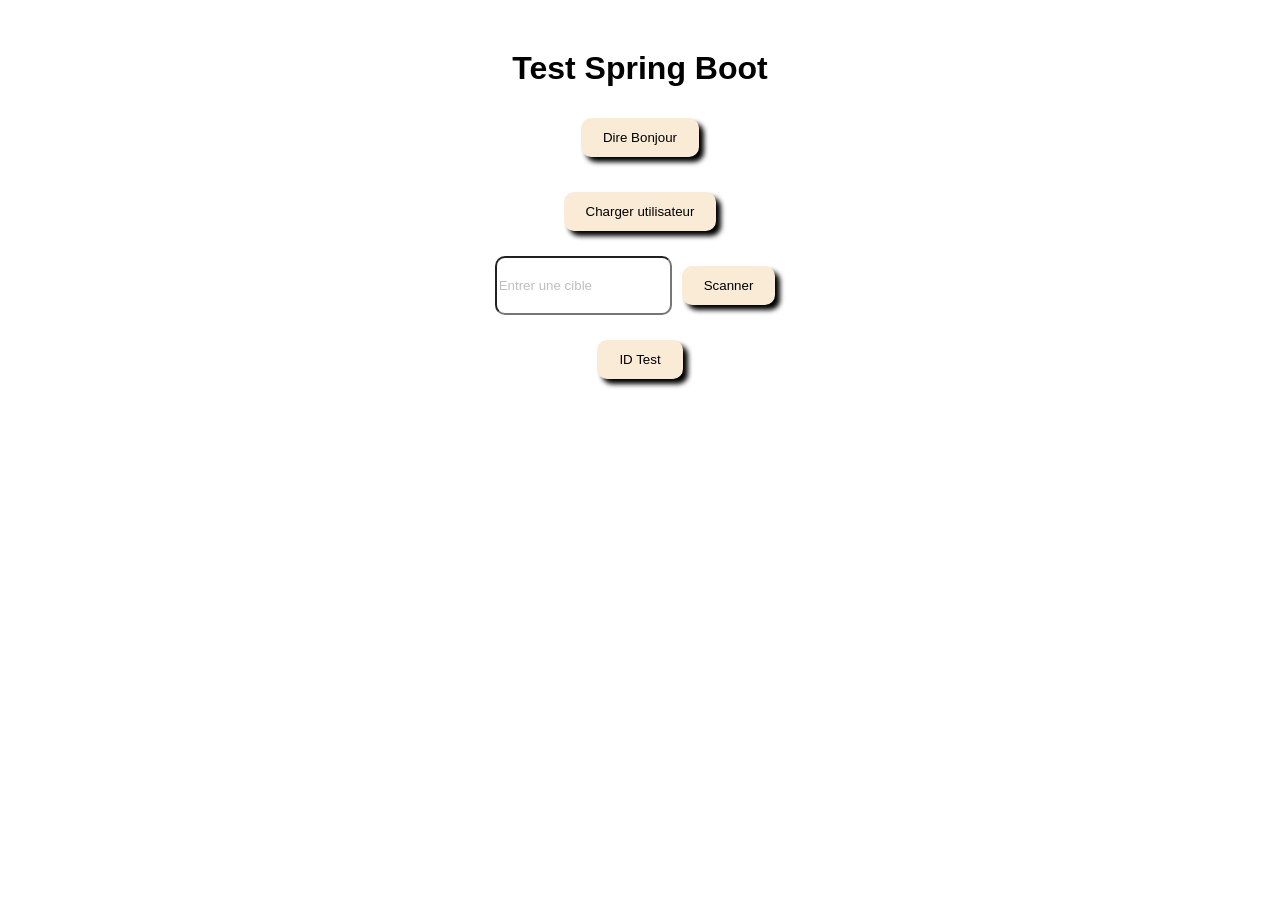
==== src/main/resources/static/index.html @ feb105ab "Initializing the repo and some tests" ====
<!DOCTYPE html>
<html>
<head>
    <title>Mon Test</title>
    <link type="text/css" rel="stylesheet" href="style.css">
</head>
<body>

    <h1>Test Spring Boot</h1>

    <div class="container">
        <button id="btnBonjour">
            Dire Bonjour
        </button>
        <p id="result"></p>
    </div>

    <div class="container">
        <button id="userBtn">
            Charger utilisateur
        </button>
        <p id="userResult"></p>
    </div>

    <div class="container">
        <input id="target" placeholder="Entrer une cible">
    
        <button id="scanBtn">
            Scanner
        </button>
        <p id="scanResult"></p>
    </div>

    <div class="container">    
        <button id="idBtn">
            ID Test
        </button>
        <p id="idResult"></p>
    </div>

    <script src="script.js"></script>

</body>
</html>
---- src/main/resources/static/style.css ----
body {
    font-family: Arial;
    text-align: center;
    margin-top: 50px;
    box-sizing: border-box;
}

.container {
    display: flex;
    justify-content: center;

    margin: 15px;
}

button {
    padding: 10px 20px;
    margin: 10px;

    border-radius: 10px;
    border: solid 2px antiquewhite;
    box-shadow: 5px 5px 5px black;
    background-color: antiquewhite;
    transition: 0.3s;
}

button:hover {
    background-color: rgb(223, 176, 114);
    border: solid 2px rgb(223, 176, 114);
    cursor: pointer;

    transform: scale(1.1);
}

input {
    border-radius: 10px;
}

input::placeholder {
    color: rgb(128, 128, 128, 0.50);
}
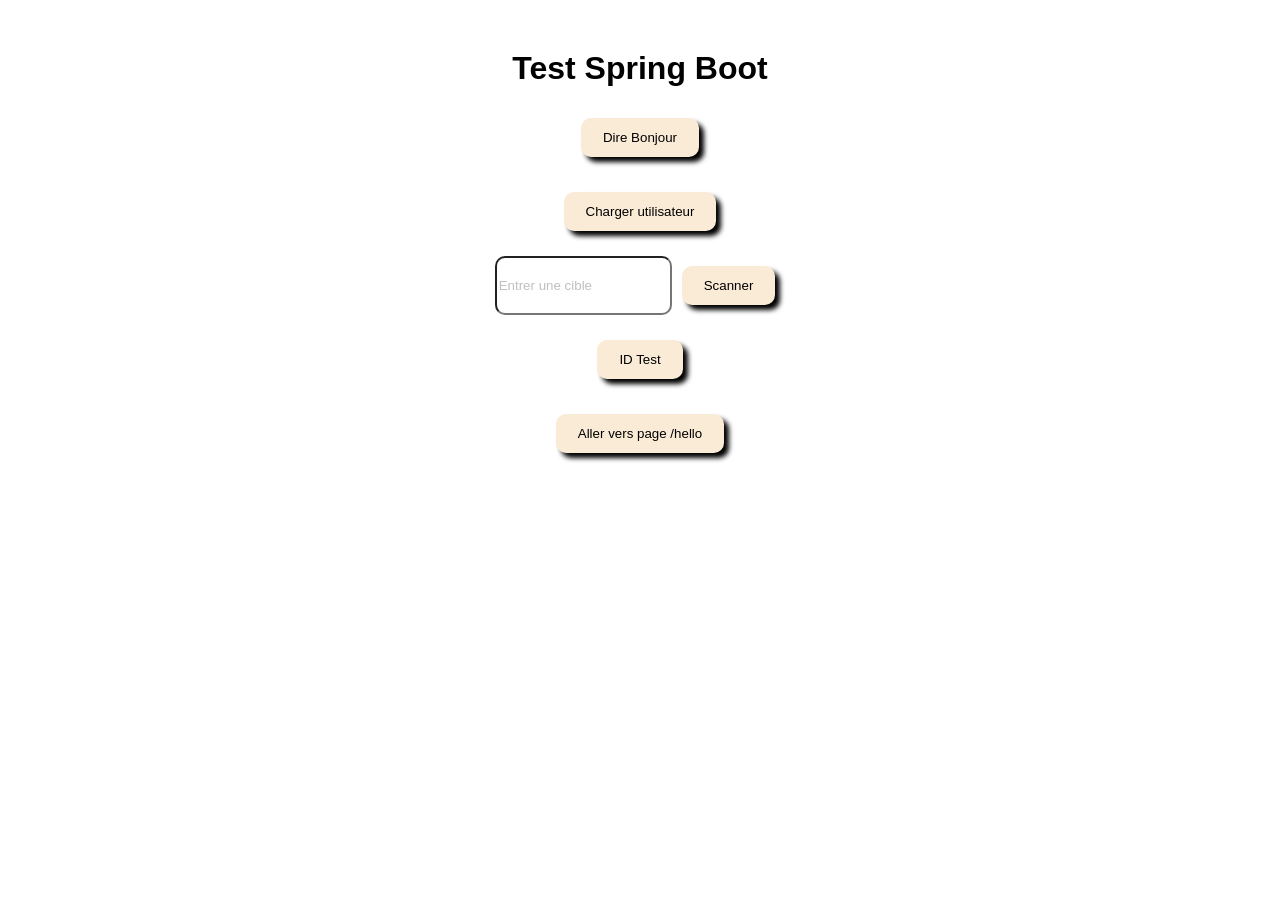
==== commit 95f0f64d: "Ajout de RequestMapping pour les api" ====
--- a/src/main/resources/static/index.html
+++ b/src/main/resources/static/index.html
@@ -38,6 +38,10 @@
         <p id="idResult"></p>
     </div>
 
+    <div class="container">
+        <a href="/api/hello"><button>Aller vers page /hello</button></a>
+    </div>
+
     <script src="script.js"></script>
 
 </body>
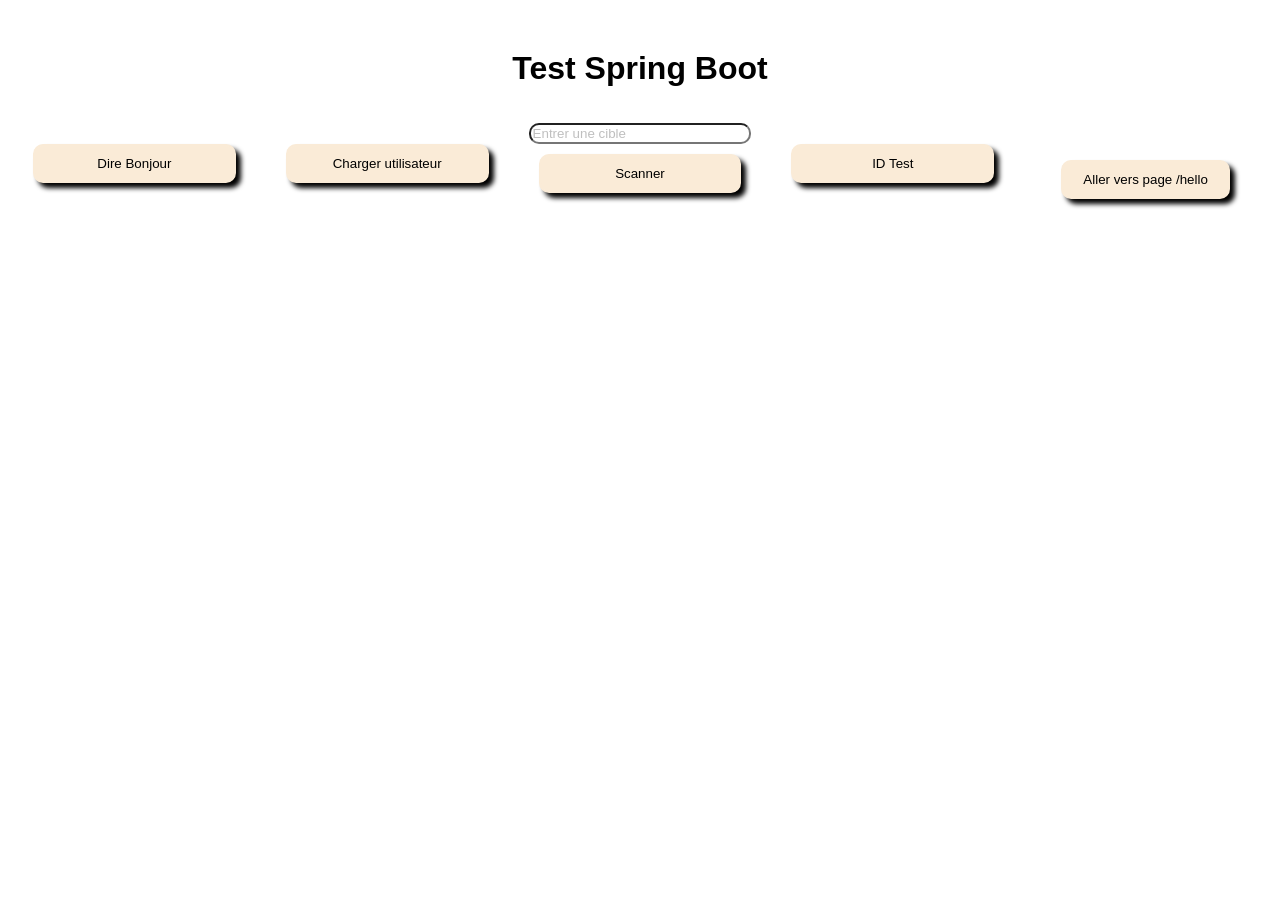
==== commit aa7ad1b5: "Update" ====
--- a/src/main/resources/static/index.html
+++ b/src/main/resources/static/index.html
@@ -8,39 +8,41 @@
 
     <h1>Test Spring Boot</h1>
 
-    <div class="container">
-        <button id="btnBonjour">
-            Dire Bonjour
-        </button>
-        <p id="result"></p>
-    </div>
+    <section class="hero">
+        <div class="container">
+            <button id="btnBonjour">
+                Dire Bonjour
+            </button>
+            <p id="result"></p>
+        </div>
 
-    <div class="container">
-        <button id="userBtn">
-            Charger utilisateur
-        </button>
-        <p id="userResult"></p>
-    </div>
+        <div class="container">
+            <button id="userBtn">
+                Charger utilisateur
+            </button>
+            <p id="userResult"></p>
+        </div>
 
-    <div class="container">
-        <input id="target" placeholder="Entrer une cible">
-    
-        <button id="scanBtn">
-            Scanner
-        </button>
-        <p id="scanResult"></p>
-    </div>
+        <div class="container">
+            <input id="target" placeholder="Entrer une cible">
+        
+            <button id="scanBtn">
+                Scanner
+            </button>
+            <p id="scanResult"></p>
+        </div>
 
-    <div class="container">    
-        <button id="idBtn">
-            ID Test
-        </button>
-        <p id="idResult"></p>
-    </div>
+        <div class="container">    
+            <button id="idBtn">
+                ID Test
+            </button>
+            <p id="idResult"></p>
+        </div>
 
-    <div class="container">
-        <a href="/api/hello"><button>Aller vers page /hello</button></a>
-    </div>
+        <div class="container">
+            <a href="/api/hello"><button>Aller vers page /hello</button></a>
+        </div>
+    </section>
 
     <script src="script.js"></script>
 
--- a/src/main/resources/static/style.css
+++ b/src/main/resources/static/style.css
@@ -5,9 +5,17 @@
     box-sizing: border-box;
 }
 
+.hero {
+    display: flex;
+    justify-content: space-between;
+    align-items: center;
+}
 .container {
     display: flex;
+    flex-direction: column;
     justify-content: center;
+
+    flex: 1;
 
     margin: 15px;
 }
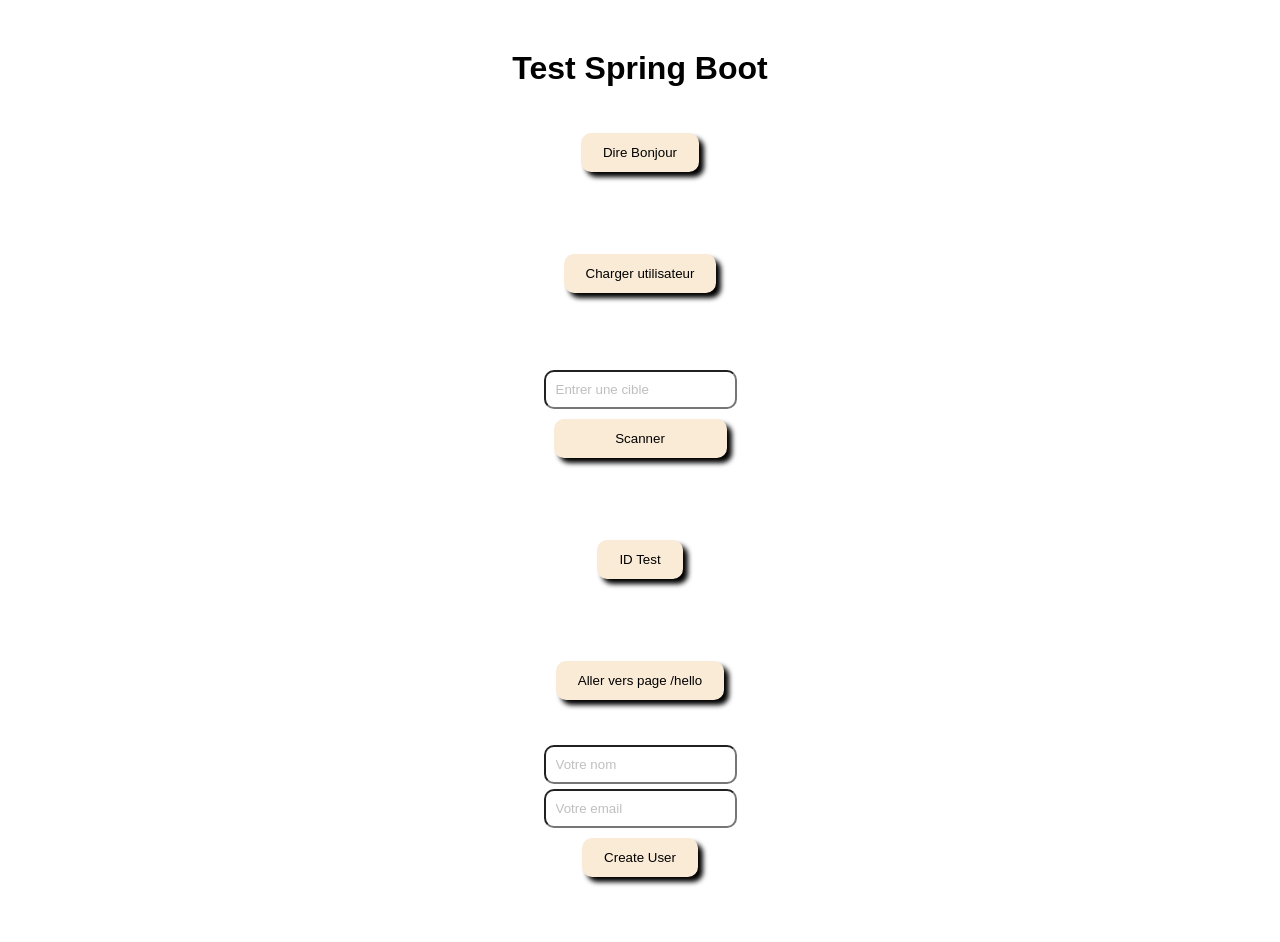
==== commit f5384b00: "Gestion et insertion en base de données" ====
--- a/src/main/resources/static/index.html
+++ b/src/main/resources/static/index.html
@@ -42,6 +42,16 @@
         <div class="container">
             <a href="/api/hello"><button>Aller vers page /hello</button></a>
         </div>
+
+        <div class="container">    
+            <form id="createUserFrom">
+                <input  type="text"  name="nom"   required placeholder="Votre nom">
+                <input  type="email" name="email" required placeholder="Votre email">
+                <button type="submit" id="createUserBtn">Create User</button>
+            </form>
+
+            <p id="createUserResult"></p>
+        </div>
     </section>
 
     <script src="script.js"></script>
--- a/src/main/resources/static/style.css
+++ b/src/main/resources/static/style.css
@@ -7,6 +7,7 @@
 
 .hero {
     display: flex;
+    flex-direction: column;
     justify-content: space-between;
     align-items: center;
 }
@@ -17,6 +18,7 @@
 
     flex: 1;
 
+    max-width: 200px;
     margin: 15px;
 }
 
@@ -41,6 +43,9 @@
 
 input {
     border-radius: 10px;
+
+    padding: 10px;
+    margin-top: 5px;
 }
 
 input::placeholder {
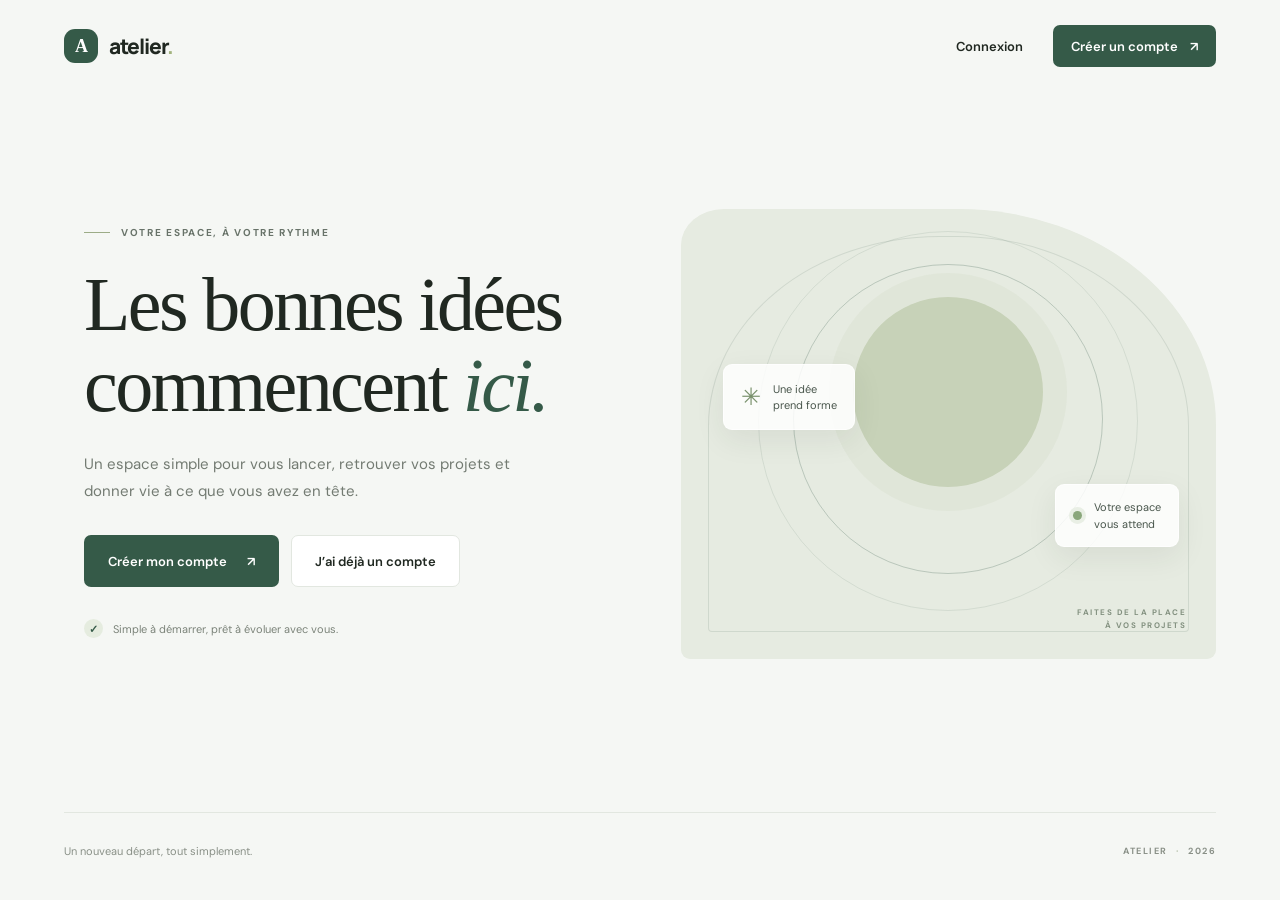
==== commit 60614632: "Adding front end with updates of views in html and css" ====
--- a/src/main/resources/static/index.html
+++ b/src/main/resources/static/index.html
@@ -1,60 +1,75 @@
 <!DOCTYPE html>
-<html>
+<html lang="fr">
 <head>
-    <title>Mon Test</title>
-    <link type="text/css" rel="stylesheet" href="style.css">
+    <meta charset="UTF-8">
+    <meta name="viewport" content="width=device-width, initial-scale=1.0">
+    <meta name="theme-color" content="#f5f7f4">
+    <title>Accueil | Atelier</title>
+    <link rel="stylesheet" href="css/style.css">
 </head>
-<body>
 
-    <h1>Test Spring Boot</h1>
+<body class="landing-page">
+    <header class="site-header">
+        <a class="brand" href="index.html" aria-label="Atelier, accueil">
+            <span class="brand-mark" aria-hidden="true">A</span>
+            <span>atelier<span class="brand-dot">.</span></span>
+        </a>
+        <nav class="header-nav" aria-label="Navigation principale">
+            <a class="nav-link" href="login.html">Connexion</a>
+            <a class="button button-small button-dark" href="register.html">
+                Créer un compte <span aria-hidden="true">↗</span>
+            </a>
+        </nav>
+    </header>
 
-    <section class="hero">
-        <div class="container">
-            <button id="btnBonjour">
-                Dire Bonjour
-            </button>
-            <p id="result"></p>
-        </div>
+    <main class="hero-wrap">
+        <section class="hero-copy" aria-labelledby="hero-title">
+            <p class="eyebrow">
+                <span class="eyebrow-line"></span>
+                VOTRE ESPACE, À VOTRE RYTHME
+            </p>
+            <h1 id="hero-title">
+                Les bonnes idées
+                <br>
+                commencent <span>ici.</span>
+            </h1>
+            <p class="hero-description">
+                Un espace simple pour vous lancer, retrouver vos projets et donner vie à ce que vous avez en tête.
+            </p>
+            <div class="hero-actions">
+                <a class="button button-dark" href="register.html">
+                    Créer mon compte <span aria-hidden="true">↗</span>
+                </a>
+                <a class="button button-light" href="login.html">
+                    J’ai déjà un compte
+                </a>
+            </div>
+            <div class="hero-note">
+                <span class="note-check" aria-hidden="true">✓</span>
+                Simple à démarrer, prêt à évoluer avec vous.
+            </div>
+        </section>
 
-        <div class="container">
-            <button id="userBtn">
-                Charger utilisateur
-            </button>
-            <p id="userResult"></p>
-        </div>
+        <aside class="hero-art" aria-label="Illustration abstraite">
+            <div class="art-orbit orbit-one"></div>
+            <div class="art-orbit orbit-two"></div>
+            <div class="art-sun"></div>
+            <div class="art-card card-top">
+                <span class="card-icon">✳</span>
+                <span>Une idée<br>prend forme</span>
+            </div>
+            <div class="art-card card-bottom">
+                <span class="status-dot"></span>
+                <span>Votre espace<br>vous attend</span>
+            </div>
+            <div class="art-caption">FAITES DE LA PLACE<br>À VOS PROJETS</div>
+        </aside>
+    </main>
 
-        <div class="container">
-            <input id="target" placeholder="Entrer une cible">
-        
-            <button id="scanBtn">
-                Scanner
-            </button>
-            <p id="scanResult"></p>
-        </div>
+    <footer class="site-footer">
+        <span>Un nouveau départ, tout simplement.</span>
+        <span class="footer-right">ATELIER <span aria-hidden="true">·</span> 2026</span>
+    </footer>
+</body>
 
-        <div class="container">    
-            <button id="idBtn">
-                ID Test
-            </button>
-            <p id="idResult"></p>
-        </div>
-
-        <div class="container">
-            <a href="/api/hello"><button>Aller vers page /hello</button></a>
-        </div>
-
-        <div class="container">    
-            <form id="createUserFrom">
-                <input  type="text"  name="nom"   required placeholder="Votre nom">
-                <input  type="email" name="email" required placeholder="Votre email">
-                <button type="submit" id="createUserBtn">Create User</button>
-            </form>
-
-            <p id="createUserResult"></p>
-        </div>
-    </section>
-
-    <script src="script.js"></script>
-
-</body>
-</html>+</html>
--- a/src/main/resources/static/css/style.css
+++ b/src/main/resources/static/css/style.css
@@ -0,0 +1,539 @@
+﻿@import url('https://fonts.googleapis.com/css2?family=DM+Sans:wght@400;500;600;700&family=Manrope:wght@400;500;600;700;800&display=swap');
+
+* {
+    box-sizing: border-box;
+}
+
+html {
+    min-width: 320px;
+}
+
+body {
+    min-height: 100vh;
+    margin: 0;
+    background: #f5f7f4;
+    color: #202821;
+    font-family: 'DM Sans', Arial, sans-serif;
+}
+
+a {
+    color: inherit;
+}
+
+.site-header, .site-footer {
+    width: 90%;
+    max-width: 1180px;
+    margin-inline: auto;
+}
+
+.site-header {
+    height: 92px;
+    display: flex;
+    align-items: center;
+    justify-content: space-between;
+}
+
+.brand {
+    display: inline-flex;
+    align-items: center;
+    gap: 11px;
+    text-decoration: none;
+    font: 800 21px 'Manrope', sans-serif;
+    letter-spacing: -1px;
+}
+
+.brand-mark {
+    display: grid;
+    place-items: center;
+    width: 34px;
+    height: 34px;
+    border-radius: 11px;
+    background: #355a48;
+    color: white;
+    font: 700 18px Georgia, 'Times New Roman', serif;
+}
+
+.brand-dot {
+    color: #a2b37d;
+}
+
+.header-nav {
+    display: flex;
+    align-items: center;
+    gap: 30px;
+}
+
+.nav-link {
+    color: #202821;
+    font-size: 13px;
+    font-weight: 600;
+    text-decoration: none;
+}
+
+.nav-link:hover, .auth-switch a:hover, .auth-footer a:hover {
+    color: #355a48;
+}
+
+.button {
+    min-height: 52px;
+    padding: 0 23px;
+    display: inline-flex;
+    align-items: center;
+    justify-content: center;
+    gap: 20px;
+    border: 1px solid transparent;
+    border-radius: 7px;
+    text-decoration: none;
+    font: 600 13px 'DM Sans', sans-serif;
+    cursor: pointer;
+    transition: background .18s ease, transform .18s ease;
+}
+
+.button:hover {
+    transform: translateY(-1px);
+}
+
+.button-dark {
+    background: #355a48;
+    color: #fff;
+}
+
+.button-dark:hover {
+    background: #294838;
+}
+
+.button-small {
+    min-height: 42px;
+    padding-inline: 17px;
+    gap: 12px;
+}
+
+.button-light {
+    background: #fff;
+    border-color: #e2e7e0;
+    color: #202821;
+}
+
+.button-light:hover {
+    background: #f0f3ef;
+}
+
+.button-full {
+    width: 100%;
+    margin-top: 4px;
+}
+
+.hero-wrap {
+    width: 90%;
+    max-width: 1180px;
+    min-height: 80vh;
+    margin: 0 auto;
+    display: grid;
+    grid-template-columns: 1.03fr .97fr;
+    align-items: center;
+    gap: 48px;
+    padding: 22px 0 58px;
+}
+
+.hero-copy {
+    padding: 26px 0 30px 20px;
+}
+
+.eyebrow {
+    display: flex;
+    align-items: center;
+    gap: 11px;
+    margin: 0 0 25px;
+    color: #687369;
+    font-size: 10px;
+    font-weight: 700;
+    letter-spacing: 1.7px;
+}
+
+.eyebrow-line {
+    width: 26px;
+    height: 1px;
+    background: #9cac87;
+}
+
+h1, h2, p {
+    margin-top: 0;
+}
+
+.hero-copy h1, .auth-intro h1 {
+    margin: 0;
+    font: 500 76px/1.07 Georgia, 'Times New Roman', serif;
+    letter-spacing: -2.6px;
+}
+
+.hero-copy h1 span, .auth-intro h1 span {
+    color: #355a48;
+    font-style: italic;
+}
+
+.hero-description {
+    max-width: 440px;
+    margin: 25px 0 30px;
+    color: #737b72;
+    font-size: 15px;
+    line-height: 1.8;
+}
+
+.hero-actions {
+    display: flex;
+    flex-wrap: wrap;
+    gap: 12px;
+}
+
+.hero-note {
+    display: flex;
+    align-items: center;
+    gap: 10px;
+    margin-top: 32px;
+    color: #7b8379;
+    font-size: 11px;
+}
+
+.note-check {
+    width: 19px;
+    height: 19px;
+    display: grid;
+    place-items: center;
+    border-radius: 50%;
+    background: #e5ecdf;
+    color: #355a48;
+    font-size: 11px;
+    font-weight: 700;
+}
+
+.hero-art {
+    position: relative;
+    min-height: 450px;
+    overflow: hidden;
+    border-radius: 8% 48% 9px 9px;
+    background: #e6ebe1;
+}
+
+.hero-art::before {
+    position: absolute;
+    inset: 27px;
+    border: 1px solid rgba(53, 90, 72, .13);
+    border-radius: 48% 48% 4px 4px;
+    content: '';
+}
+
+.art-sun {
+    position: absolute;
+    top: 88px;
+    left: 50%;
+    width: 190px;
+    height: 190px;
+    transform: translateX(-50%);
+    border-radius: 50%;
+    background: #c7d2b8;
+    box-shadow: 0 0 0 24px rgba(199, 210, 184, .2);
+}
+
+.art-orbit {
+    position: absolute;
+    top: 55px;
+    left: 50%;
+    width: 310px;
+    height: 310px;
+    transform: translateX(-50%);
+    border: 1px solid rgba(53, 90, 72, .25);
+    border-radius: 50%;
+}
+
+.orbit-two {
+    top: 22px;
+    width: 380px;
+    height: 380px;
+    border-color: rgba(53, 90, 72, .11);
+}
+
+.art-card {
+    position: absolute;
+    display: flex;
+    align-items: center;
+    gap: 12px;
+    padding: 14px 17px;
+    border: 1px solid rgba(255,255,255,.7);
+    border-radius: 9px;
+    background: rgba(255,255,255,.83);
+    box-shadow: 0 10px 30px rgba(40, 57, 43, .08);
+    color: #49564c;
+    font-size: 11px;
+    line-height: 1.5;
+}
+
+.card-top {
+    top: 155px;
+    left: 8%;
+}
+
+.card-bottom {
+    right: 7%;
+    bottom: 112px;
+}
+
+.card-icon {
+    color: #78906b;
+    font-size: 24px;
+}
+
+.status-dot {
+    width: 9px;
+    height: 9px;
+    border-radius: 50%;
+    background: #8aa77b;
+    box-shadow: 0 0 0 4px #e9efe5;
+}
+
+.art-caption {
+    position: absolute;
+    right: 30px;
+    bottom: 26px;
+    color: #82907f;
+    font-size: 8px;
+    font-weight: 700;
+    letter-spacing: 1.5px;
+    line-height: 1.7;
+    text-align: right;
+}
+
+.site-footer {
+    min-height: 76px;
+    display: flex;
+    align-items: center;
+    justify-content: space-between;
+    border-top: 1px solid #e2e7e0;
+    color: #899087;
+    font-size: 11px;
+}
+
+.footer-right {
+    font-size: 9px;
+    font-weight: 700;
+    letter-spacing: 1.5px;
+}
+
+.footer-right span {
+    padding-inline: 5px;
+    color: #abb69e;
+}
+
+.auth-page {
+    display: flex;
+    flex-direction: column;
+}
+
+.auth-header {
+    flex: 0 0 auto;
+}
+
+.auth-layout {
+    width: 90%;
+    max-width: 1080px;
+    flex: 1;
+    margin: 0 auto;
+    display: grid;
+    grid-template-columns: 1fr 430px;
+    align-items: center;
+    gap: 90px;
+    padding: 32px 0 62px;
+}
+
+.auth-intro {
+    position: relative;
+    align-self: center;
+    min-height: 400px;
+    padding-top: 30px;
+}
+
+.auth-intro h1 {
+    font-size: 62px;
+}
+
+.auth-intro > p:last-of-type {
+    max-width: 370px;
+    margin-top: 23px;
+    color: #737b72;
+    font-size: 14px;
+    line-height: 1.8;
+}
+
+.auth-decoration {
+    position: absolute;
+    left: 4px;
+    bottom: 8px;
+    width: 210px;
+    height: 92px;
+    border-bottom: 1px solid #d7dfd3;
+}
+
+.auth-decoration i, .auth-decoration b {
+    position: absolute;
+    bottom: 0;
+    display: block;
+    width: 1px;
+    height: 67px;
+    background: #d7dfd3;
+    transform: rotate(39deg);
+    transform-origin: bottom;
+}
+
+.auth-decoration b {
+    left: 42px;
+    height: 53px;
+    transform: rotate(-39deg);
+}
+
+.auth-decoration span {
+    position: absolute;
+    top: 4px;
+    left: 62px;
+    color: #9eaf8c;
+    font-size: 24px;
+}
+
+.auth-card {
+    padding: 38px 37px 28px;
+    border: 1px solid #e8ece6;
+    border-radius: 12px;
+    background: #fff;
+    box-shadow: 0 16px 45px rgba(39, 57, 43, .06);
+}
+
+.card-heading {
+    margin-bottom: 28px;
+}
+
+.card-kicker {
+    margin-bottom: 10px;
+    color: #85917e;
+    font-size: 9px;
+    font-weight: 700;
+    letter-spacing: 1.5px;
+}
+
+.auth-card h2 {
+    margin-bottom: 8px;
+    font: 500 31px Georgia, 'Times New Roman', serif;
+    letter-spacing: -.7px;
+}
+
+.subtitle {
+    margin: 0;
+    color: #737b72;
+    font-size: 12px;
+    line-height: 1.6;
+}
+
+.form-group {
+    display: flex;
+    flex-direction: column;
+    gap: 8px;
+    margin-bottom: 18px;
+}
+
+.form-group label {
+    color: #38433a;
+    font-size: 11px;
+    font-weight: 600;
+}
+
+.form-group input {
+    width: 100%;
+    height: 47px;
+    padding: 0 13px;
+    border: 1px solid #dfe5dd;
+    border-radius: 6px;
+    outline: none;
+    background: #fff;
+    color: #202821;
+    font: 12px 'DM Sans', sans-serif;
+    transition: border-color .15s, box-shadow .15s;
+}
+
+.form-group input::placeholder {
+    color: #a1a89e;
+}
+
+.form-group input:focus {
+    border-color: #74917b;
+    box-shadow: 0 0 0 3px rgba(53, 90, 72, .1);
+}
+
+.auth-switch {
+    margin: 23px 0 0;
+    color: #858c83;
+    font-size: 11px;
+    text-align: center;
+}
+
+.auth-switch a {
+    margin-left: 3px;
+    color: #355a48;
+    font-weight: 700;
+    text-decoration: none;
+}
+
+.form-result {
+    color: #355a48;
+    font-size: 12px;
+}
+
+.auth-footer {
+    min-height: 65px;
+}
+
+.auth-footer a {
+    color: #7a8378;
+    font-size: 11px;
+    text-decoration: none;
+}
+
+@media (max-width: 850px) {
+    .site-header, .site-footer, .hero-wrap, .auth-layout {
+        width: 90%;
+    }
+
+    .hero-wrap, .auth-layout {
+        grid-template-columns: 1fr;
+    }
+
+    .hero-wrap { gap: 24px; padding-top: 38px; }
+    .hero-copy { padding-left: 0; }
+    .hero-copy h1 { font-size: 72px; }
+    .hero-art { min-height: 390px; }
+    .auth-layout { max-width: 620px; gap: 26px; padding-top: 26px; }
+    .auth-intro { min-height: 0; padding-top: 15px; }
+    .auth-intro h1 { font-size: 58px; }
+    .auth-decoration { display: none; }
+    .auth-card { width: 100%; }
+}
+
+@media (max-width: 520px) {
+    .site-header, .site-footer, .hero-wrap, .auth-layout { width: 92%; }
+    .site-header { height: 74px; }
+    .header-nav { gap: 14px; }
+    .header-nav .nav-link, .auth-header > .nav-link { font-size: 11px; }
+    .button-small { min-height: 38px; padding: 0 11px; font-size: 11px; }
+    .hero-wrap { padding-top: 28px; }
+    .hero-copy h1 { font-size: 49px; letter-spacing: -1.8px; }
+    .hero-description { font-size: 13px; }
+    .hero-actions { flex-direction: column; align-items: stretch; }
+    .hero-actions .button { width: 100%; }
+    .hero-art { min-height: 330px; }
+    .art-sun { top: 67px; width: 145px; height: 145px; }
+    .art-orbit { top: 39px; width: 245px; height: 245px; }
+    .orbit-two { top: 12px; width: 300px; height: 300px; }
+    .card-top { top: 117px; left: 4%; }
+    .card-bottom { right: 4%; bottom: 80px; }
+    .site-footer { font-size: 9px; }
+    .auth-layout { padding: 15px 0 35px; }
+    .auth-intro h1 { font-size: 42px; letter-spacing: -1.6px; }
+    .auth-intro > p:last-of-type { font-size: 12px; }
+    .auth-card { padding: 28px 22px 23px; }
+}
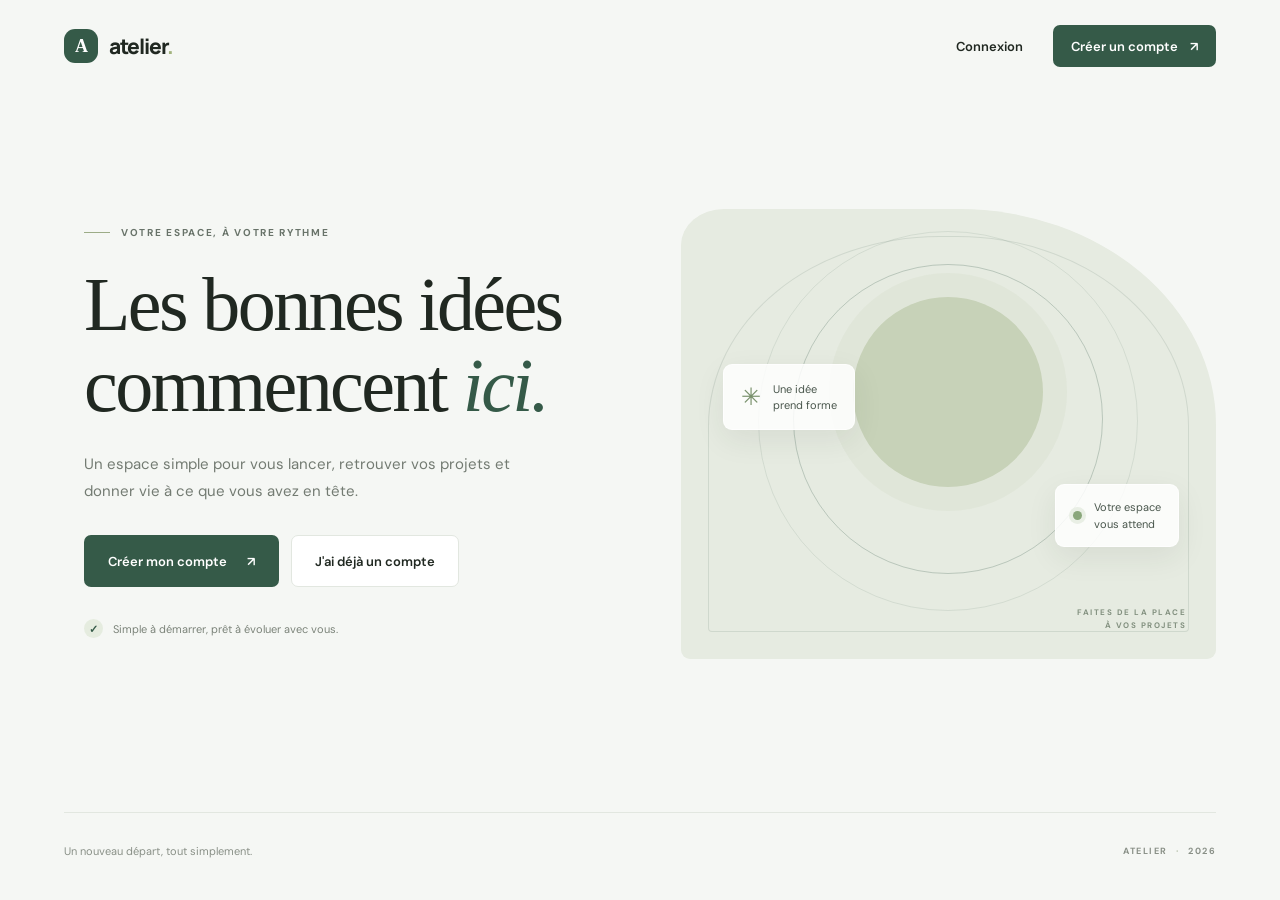
==== commit 63774c46: "Catching the form's data submitted by the user" ====
--- a/src/main/resources/static/index.html
+++ b/src/main/resources/static/index.html
@@ -41,7 +41,7 @@
                     Créer mon compte <span aria-hidden="true">↗</span>
                 </a>
                 <a class="button button-light" href="login.html">
-                    J’ai déjà un compte
+                    J'ai déjà un compte
                 </a>
             </div>
             <div class="hero-note">
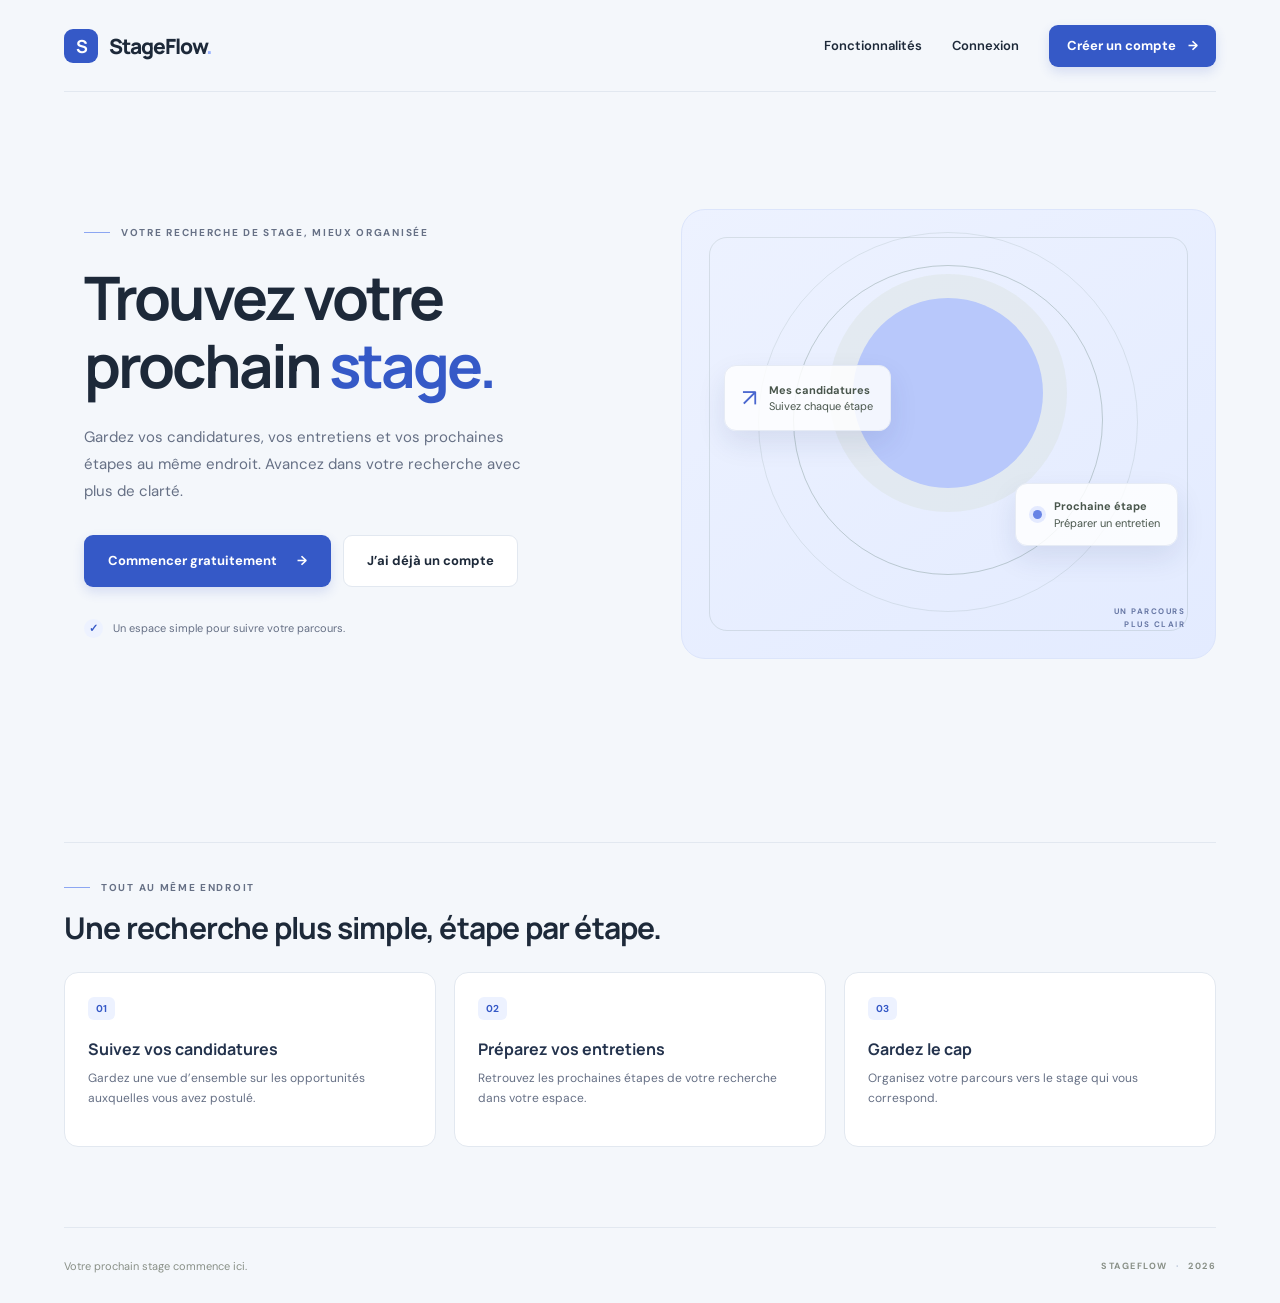
==== commit 81277d2f: "Recycling the project files" ====
--- a/src/main/resources/static/index.html
+++ b/src/main/resources/static/index.html
@@ -1,75 +1,93 @@
 <!DOCTYPE html>
 <html lang="fr">
+
 <head>
     <meta charset="UTF-8">
     <meta name="viewport" content="width=device-width, initial-scale=1.0">
-    <meta name="theme-color" content="#f5f7f4">
-    <title>Accueil | Atelier</title>
+    <meta name="theme-color" content="#f4f7fb">
+    <title>StageFlow | Organisez votre recherche de stage</title>
     <link rel="stylesheet" href="css/style.css">
 </head>
 
 <body class="landing-page">
     <header class="site-header">
-        <a class="brand" href="index.html" aria-label="Atelier, accueil">
-            <span class="brand-mark" aria-hidden="true">A</span>
-            <span>atelier<span class="brand-dot">.</span></span>
+        <a class="brand" href="index.html" aria-label="StageFlow, accueil">
+            <span class="brand-mark" aria-hidden="true">S</span>
+            <span>StageFlow<span class="brand-dot">.</span></span>
         </a>
+
         <nav class="header-nav" aria-label="Navigation principale">
+            <a class="nav-link" href="#features">Fonctionnalités</a>
             <a class="nav-link" href="login.html">Connexion</a>
-            <a class="button button-small button-dark" href="register.html">
-                Créer un compte <span aria-hidden="true">↗</span>
-            </a>
+            <a class="button button-small button-dark" href="register.html">Créer un compte <span aria-hidden="true">→</span></a>
         </nav>
     </header>
 
-    <main class="hero-wrap">
-        <section class="hero-copy" aria-labelledby="hero-title">
-            <p class="eyebrow">
-                <span class="eyebrow-line"></span>
-                VOTRE ESPACE, À VOTRE RYTHME
-            </p>
-            <h1 id="hero-title">
-                Les bonnes idées
-                <br>
-                commencent <span>ici.</span>
-            </h1>
-            <p class="hero-description">
-                Un espace simple pour vous lancer, retrouver vos projets et donner vie à ce que vous avez en tête.
-            </p>
-            <div class="hero-actions">
-                <a class="button button-dark" href="register.html">
-                    Créer mon compte <span aria-hidden="true">↗</span>
-                </a>
-                <a class="button button-light" href="login.html">
-                    J'ai déjà un compte
-                </a>
+    <main>
+        <section class="hero-wrap" aria-labelledby="hero-title">
+            <div class="hero-copy">
+                <p class="eyebrow"><span class="eyebrow-line"></span> VOTRE RECHERCHE DE STAGE, MIEUX ORGANISÉE</p>
+                <h1 id="hero-title">Trouvez votre prochain <span>stage.</span></h1>
+                <p class="hero-description">Gardez vos candidatures, vos entretiens et vos prochaines étapes au même endroit. Avancez dans votre recherche avec plus de clarté.</p>
+                
+                <div class="hero-actions">
+                    <a class="button button-dark" href="register.html">Commencer gratuitement <span aria-hidden="true">→</span></a>
+                    <a class="button button-light" href="login.html">J’ai déjà un compte</a>
+                </div>
+                
+                <div class="hero-note">
+                    <span class="note-check" aria-hidden="true">✓</span>
+                    <span>Un espace simple pour suivre votre parcours.</span>
+                </div>
             </div>
-            <div class="hero-note">
-                <span class="note-check" aria-hidden="true">✓</span>
-                Simple à démarrer, prêt à évoluer avec vous.
+
+            <aside class="hero-art" aria-label="Aperçu du suivi de candidatures">
+                <div class="art-orbit orbit-one"></div>
+                <div class="art-orbit orbit-two"></div>
+                <div class="art-sun"></div>
+                <div class="art-card card-top">
+                    <span class="card-icon" aria-hidden="true">↗</span>
+                    <span><strong>Mes candidatures</strong><br>Suivez chaque étape</span>
+                </div>
+                <div class="art-card card-bottom">
+                    <span class="status-dot" aria-hidden="true"></span>
+                    <span><strong>Prochaine étape</strong><br>Préparer un entretien</span>
+                </div>
+                <div class="art-caption">UN PARCOURS<br>PLUS CLAIR</div>
+            </aside>
+        </section>
+
+        <section class="features-section" id="features" aria-labelledby="features-title">
+            <div class="features-heading">
+                <p class="eyebrow"><span class="eyebrow-line"></span> TOUT AU MÊME ENDROIT</p>
+                <h2 id="features-title">Une recherche plus simple, étape par étape.</h2>
+            </div>
+
+            <div class="feature-grid">
+                <article class="feature-card">
+                    <span class="feature-number">01</span>
+                    <h3>Suivez vos candidatures</h3>
+                    <p>Gardez une vue d’ensemble sur les opportunités auxquelles vous avez postulé.</p>
+                </article>
+
+                <article class="feature-card">
+                    <span class="feature-number">02</span>
+                    <h3>Préparez vos entretiens</h3>
+                    <p>Retrouvez les prochaines étapes de votre recherche dans votre espace.</p>
+                </article>
+                
+                <article class="feature-card">
+                    <span class="feature-number">03</span>
+                    <h3>Gardez le cap</h3>
+                    <p>Organisez votre parcours vers le stage qui vous correspond.</p>
+                </article>
             </div>
         </section>
-
-        <aside class="hero-art" aria-label="Illustration abstraite">
-            <div class="art-orbit orbit-one"></div>
-            <div class="art-orbit orbit-two"></div>
-            <div class="art-sun"></div>
-            <div class="art-card card-top">
-                <span class="card-icon">✳</span>
-                <span>Une idée<br>prend forme</span>
-            </div>
-            <div class="art-card card-bottom">
-                <span class="status-dot"></span>
-                <span>Votre espace<br>vous attend</span>
-            </div>
-            <div class="art-caption">FAITES DE LA PLACE<br>À VOS PROJETS</div>
-        </aside>
     </main>
 
     <footer class="site-footer">
-        <span>Un nouveau départ, tout simplement.</span>
-        <span class="footer-right">ATELIER <span aria-hidden="true">·</span> 2026</span>
+        <span>Votre prochain stage commence ici.</span>
+        <span class="footer-right">STAGEFLOW <span aria-hidden="true">·</span> 2026</span>
     </footer>
 </body>
-
 </html>
--- a/src/main/resources/static/css/style.css
+++ b/src/main/resources/static/css/style.css
@@ -11,8 +11,8 @@
 body {
     min-height: 100vh;
     margin: 0;
-    background: #f5f7f4;
-    color: #202821;
+    background: #f4f7fb;
+    color: #1d2939;
     font-family: 'DM Sans', Arial, sans-serif;
 }
 
@@ -48,13 +48,13 @@
     width: 34px;
     height: 34px;
     border-radius: 11px;
-    background: #355a48;
+    background: #3559c7;
     color: white;
     font: 700 18px Georgia, 'Times New Roman', serif;
 }
 
 .brand-dot {
-    color: #a2b37d;
+    color: #9bb4ff;
 }
 
 .header-nav {
@@ -64,14 +64,14 @@
 }
 
 .nav-link {
-    color: #202821;
+    color: #1d2939;
     font-size: 13px;
     font-weight: 600;
     text-decoration: none;
 }
 
 .nav-link:hover, .auth-switch a:hover, .auth-footer a:hover {
-    color: #355a48;
+    color: #3559c7;
 }
 
 .button {
@@ -94,12 +94,12 @@
 }
 
 .button-dark {
-    background: #355a48;
+    background: #3559c7;
     color: #fff;
 }
 
 .button-dark:hover {
-    background: #294838;
+    background: #28439a;
 }
 
 .button-small {
@@ -110,8 +110,8 @@
 
 .button-light {
     background: #fff;
-    border-color: #e2e7e0;
-    color: #202821;
+    border-color: #e2e8f0;
+    color: #1d2939;
 }
 
 .button-light:hover {
@@ -144,7 +144,7 @@
     align-items: center;
     gap: 11px;
     margin: 0 0 25px;
-    color: #687369;
+    color: #667085;
     font-size: 10px;
     font-weight: 700;
     letter-spacing: 1.7px;
@@ -153,7 +153,7 @@
 .eyebrow-line {
     width: 26px;
     height: 1px;
-    background: #9cac87;
+    background: #8ca6f2;
 }
 
 h1, h2, p {
@@ -167,14 +167,14 @@
 }
 
 .hero-copy h1 span, .auth-intro h1 span {
-    color: #355a48;
+    color: #3559c7;
     font-style: italic;
 }
 
 .hero-description {
     max-width: 440px;
     margin: 25px 0 30px;
-    color: #737b72;
+    color: #667085;
     font-size: 15px;
     line-height: 1.8;
 }
@@ -190,7 +190,7 @@
     align-items: center;
     gap: 10px;
     margin-top: 32px;
-    color: #7b8379;
+    color: #667085;
     font-size: 11px;
 }
 
@@ -200,8 +200,8 @@
     display: grid;
     place-items: center;
     border-radius: 50%;
-    background: #e5ecdf;
-    color: #355a48;
+    background: #edf2ff;
+    color: #3559c7;
     font-size: 11px;
     font-weight: 700;
 }
@@ -211,7 +211,7 @@
     min-height: 450px;
     overflow: hidden;
     border-radius: 8% 48% 9px 9px;
-    background: #e6ebe1;
+    background: #eaf0ff;
 }
 
 .hero-art::before {
@@ -230,7 +230,7 @@
     height: 190px;
     transform: translateX(-50%);
     border-radius: 50%;
-    background: #c7d2b8;
+    background: #8da6ee;
     box-shadow: 0 0 0 24px rgba(199, 210, 184, .2);
 }
 
@@ -278,7 +278,7 @@
 }
 
 .card-icon {
-    color: #78906b;
+    color: #4966cf;
     font-size: 24px;
 }
 
@@ -286,15 +286,15 @@
     width: 9px;
     height: 9px;
     border-radius: 50%;
-    background: #8aa77b;
-    box-shadow: 0 0 0 4px #e9efe5;
+    background: #6884e5;
+    box-shadow: 0 0 0 4px #e4eaff;
 }
 
 .art-caption {
     position: absolute;
     right: 30px;
     bottom: 26px;
-    color: #82907f;
+    color: #6878a5;
     font-size: 8px;
     font-weight: 700;
     letter-spacing: 1.5px;
@@ -307,7 +307,7 @@
     display: flex;
     align-items: center;
     justify-content: space-between;
-    border-top: 1px solid #e2e7e0;
+    border-top: 1px solid #e2e8f0;
     color: #899087;
     font-size: 11px;
 }
@@ -320,7 +320,7 @@
 
 .footer-right span {
     padding-inline: 5px;
-    color: #abb69e;
+    color: #aab6ce;
 }
 
 .auth-page {
@@ -358,7 +358,7 @@
 .auth-intro > p:last-of-type {
     max-width: 370px;
     margin-top: 23px;
-    color: #737b72;
+    color: #667085;
     font-size: 14px;
     line-height: 1.8;
 }
@@ -369,7 +369,7 @@
     bottom: 8px;
     width: 210px;
     height: 92px;
-    border-bottom: 1px solid #d7dfd3;
+    border-bottom: 1px solid #d7e0ee;
 }
 
 .auth-decoration i, .auth-decoration b {
@@ -378,7 +378,7 @@
     display: block;
     width: 1px;
     height: 67px;
-    background: #d7dfd3;
+    background: #d7e0ee;
     transform: rotate(39deg);
     transform-origin: bottom;
 }
@@ -393,7 +393,7 @@
     position: absolute;
     top: 4px;
     left: 62px;
-    color: #9eaf8c;
+    color: #8299df;
     font-size: 24px;
 }
 
@@ -411,7 +411,7 @@
 
 .card-kicker {
     margin-bottom: 10px;
-    color: #85917e;
+    color: #7382aa;
     font-size: 9px;
     font-weight: 700;
     letter-spacing: 1.5px;
@@ -425,7 +425,7 @@
 
 .subtitle {
     margin: 0;
-    color: #737b72;
+    color: #667085;
     font-size: 12px;
     line-height: 1.6;
 }
@@ -438,7 +438,7 @@
 }
 
 .form-group label {
-    color: #38433a;
+    color: #344054;
     font-size: 11px;
     font-weight: 600;
 }
@@ -447,40 +447,40 @@
     width: 100%;
     height: 47px;
     padding: 0 13px;
-    border: 1px solid #dfe5dd;
+    border: 1px solid #d7deea;
     border-radius: 6px;
     outline: none;
     background: #fff;
-    color: #202821;
+    color: #1d2939;
     font: 12px 'DM Sans', sans-serif;
     transition: border-color .15s, box-shadow .15s;
 }
 
 .form-group input::placeholder {
-    color: #a1a89e;
+    color: #98a2b3;
 }
 
 .form-group input:focus {
-    border-color: #74917b;
+    border-color: #6b82d9;
     box-shadow: 0 0 0 3px rgba(53, 90, 72, .1);
 }
 
 .auth-switch {
     margin: 23px 0 0;
-    color: #858c83;
+    color: #667085;
     font-size: 11px;
     text-align: center;
 }
 
 .auth-switch a {
     margin-left: 3px;
-    color: #355a48;
+    color: #3559c7;
     font-weight: 700;
     text-decoration: none;
 }
 
 .form-result {
-    color: #355a48;
+    color: #3559c7;
     font-size: 12px;
 }
 
@@ -536,4 +536,170 @@
     .auth-intro h1 { font-size: 42px; letter-spacing: -1.6px; }
     .auth-intro > p:last-of-type { font-size: 12px; }
     .auth-card { padding: 28px 22px 23px; }
-}+}
+
+/* Internship portal theme */
+.site-header {
+    border-bottom: 1px solid #e2e8f0;
+}
+
+.brand-mark {
+    border-radius: 9px;
+    font-family: 'Manrope', sans-serif;
+}
+
+.button {
+    border-radius: 9px;
+    font-weight: 700;
+}
+
+.button-dark {
+    box-shadow: 0 5px 12px rgba(53, 89, 199, .16);
+}
+
+.hero-copy h1,
+.auth-intro h1 {
+    font-family: 'Manrope', Arial, sans-serif;
+    font-weight: 700;
+    letter-spacing: -3px;
+}
+
+.hero-copy h1 span,
+.auth-intro h1 span {
+    font-style: normal;
+}
+
+.hero-art {
+    border: 1px solid #dce5fb;
+    border-radius: 24px;
+    background: linear-gradient(145deg, #edf2ff, #e3ebff);
+}
+
+.hero-art::before {
+    border-radius: 18px;
+}
+
+.art-sun {
+    background: #b8c8fb;
+}
+
+.art-card {
+    border-color: #e6ebf5;
+    border-radius: 12px;
+    box-shadow: 0 12px 28px rgba(31, 53, 112, .1);
+}
+
+.auth-card {
+    border-color: #e2e8f0;
+    border-radius: 16px;
+    box-shadow: 0 18px 45px rgba(31, 53, 112, .08);
+}
+
+.form-group input {
+    border-radius: 8px;
+}
+
+.form-group input:focus {
+    box-shadow: 0 0 0 3px rgba(53, 89, 199, .12);
+}
+
+.landing-page .hero-copy h1 {
+    font-size: 60px;
+    line-height: 1.12;
+}
+
+.features-section {
+    width: 90%;
+    max-width: 1180px;
+    margin: 30px auto 80px;
+    padding-top: 38px;
+    border-top: 1px solid #e2e8f0;
+}
+
+.features-heading {
+    max-width: 600px;
+    margin-bottom: 25px;
+}
+
+.features-heading .eyebrow {
+    margin-bottom: 14px;
+}
+
+.features-heading h2 {
+    margin: 0;
+    color: #1d2939;
+    font: 700 30px/1.3 'Manrope', Arial, sans-serif;
+    letter-spacing: -.8px;
+}
+
+.feature-grid {
+    display: grid;
+    grid-template-columns: repeat(3, 1fr);
+    gap: 18px;
+}
+
+.feature-card {
+    min-height: 175px;
+    padding: 23px;
+    border: 1px solid #e2e8f0;
+    border-radius: 14px;
+    background: #fff;
+}
+
+.feature-number {
+    display: inline-block;
+    margin-bottom: 18px;
+    padding: 5px 8px;
+    border-radius: 6px;
+    background: #edf2ff;
+    color: #3559c7;
+    font-size: 10px;
+    font-weight: 700;
+}
+
+.feature-card h3 {
+    margin: 0 0 8px;
+    color: #24334d;
+    font: 700 16px 'Manrope', Arial, sans-serif;
+}
+
+.feature-card p {
+    margin: 0;
+    color: #667085;
+    font-size: 12px;
+    line-height: 1.7;
+}
+
+@media (max-width: 850px) {
+    .feature-grid {
+        grid-template-columns: 1fr;
+    }
+
+    .feature-card {
+        min-height: 0;
+    }
+}
+
+@media (max-width: 520px) {
+    .landing-page .header-nav {
+        gap: 10px;
+    }
+
+    .landing-page .header-nav .nav-link:first-child {
+        display: none;
+    }
+
+    .landing-page .brand {
+        gap: 7px;
+        font-size: 17px;
+    }
+
+    .landing-page .hero-copy h1 {
+        font-size: 42px;
+        letter-spacing: -1.5px;
+    }
+
+    .features-heading h2 {
+        font-size: 24px;
+    }
+}
